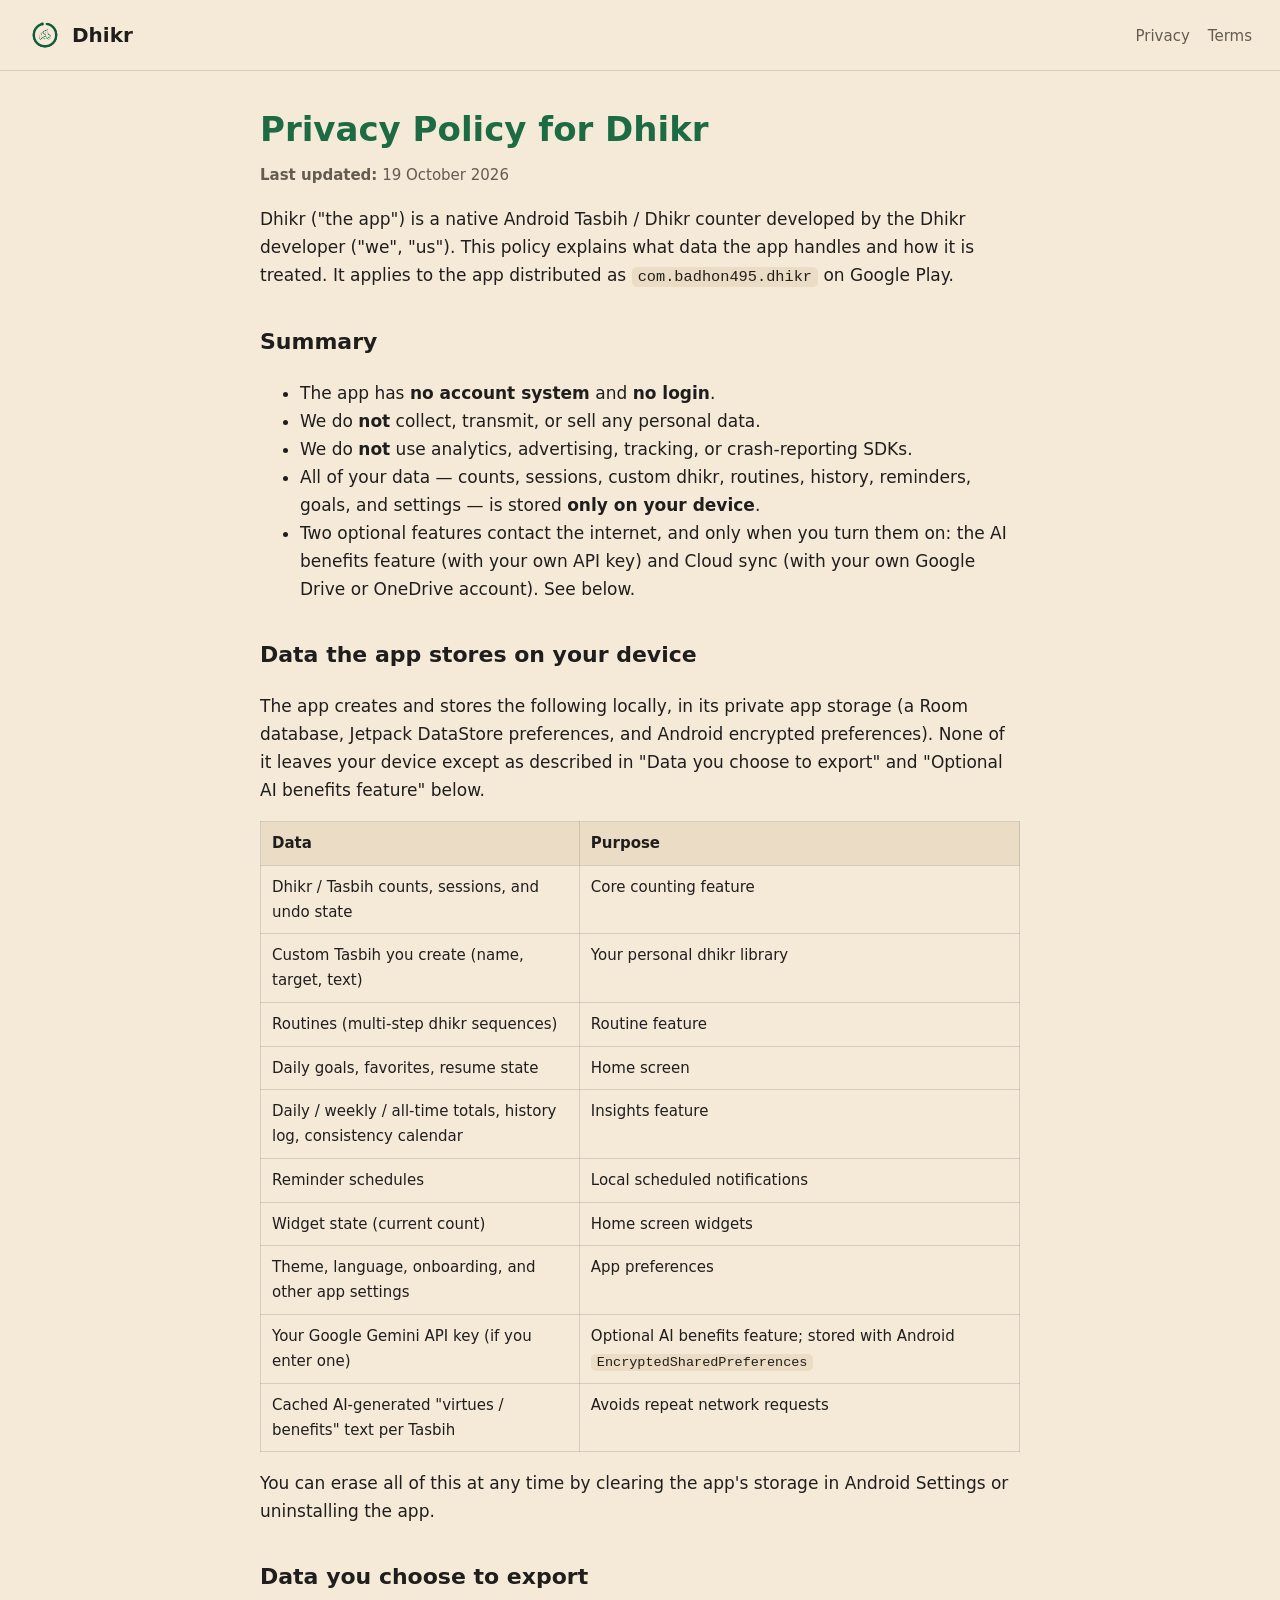
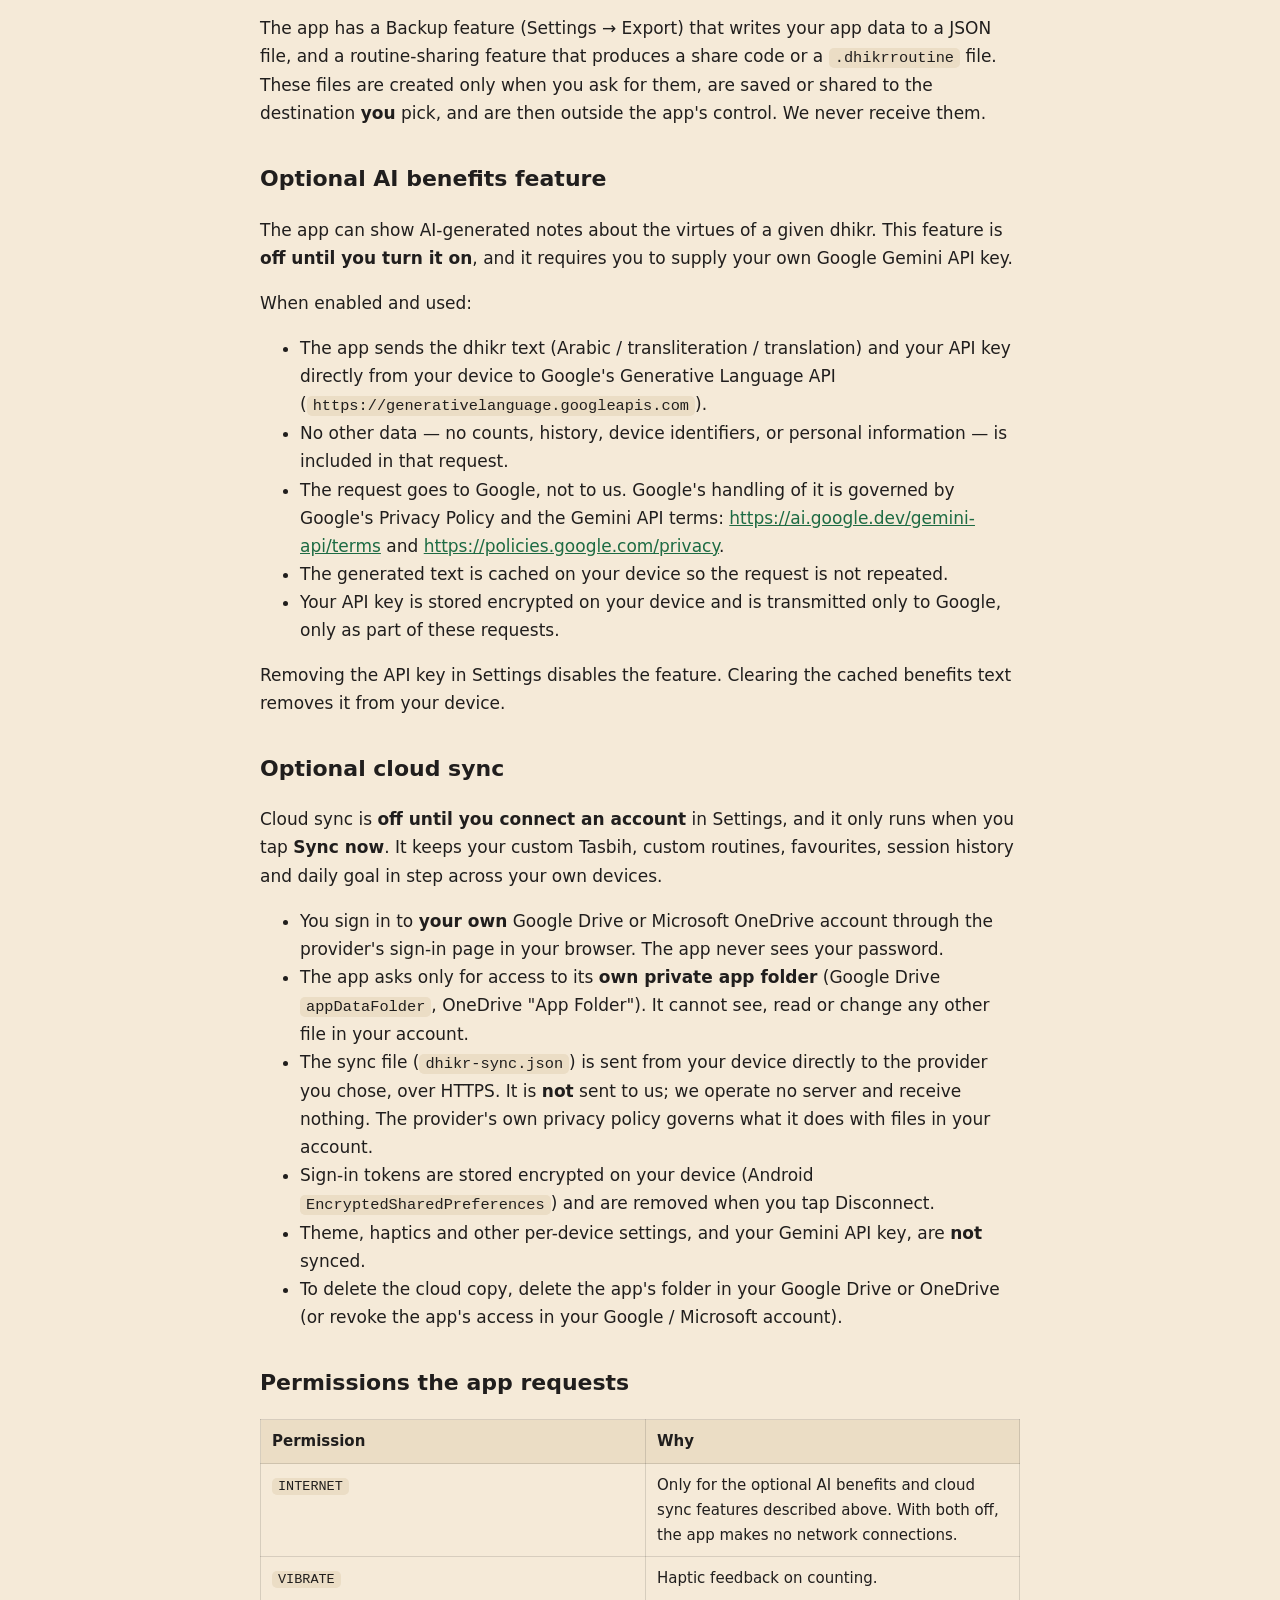
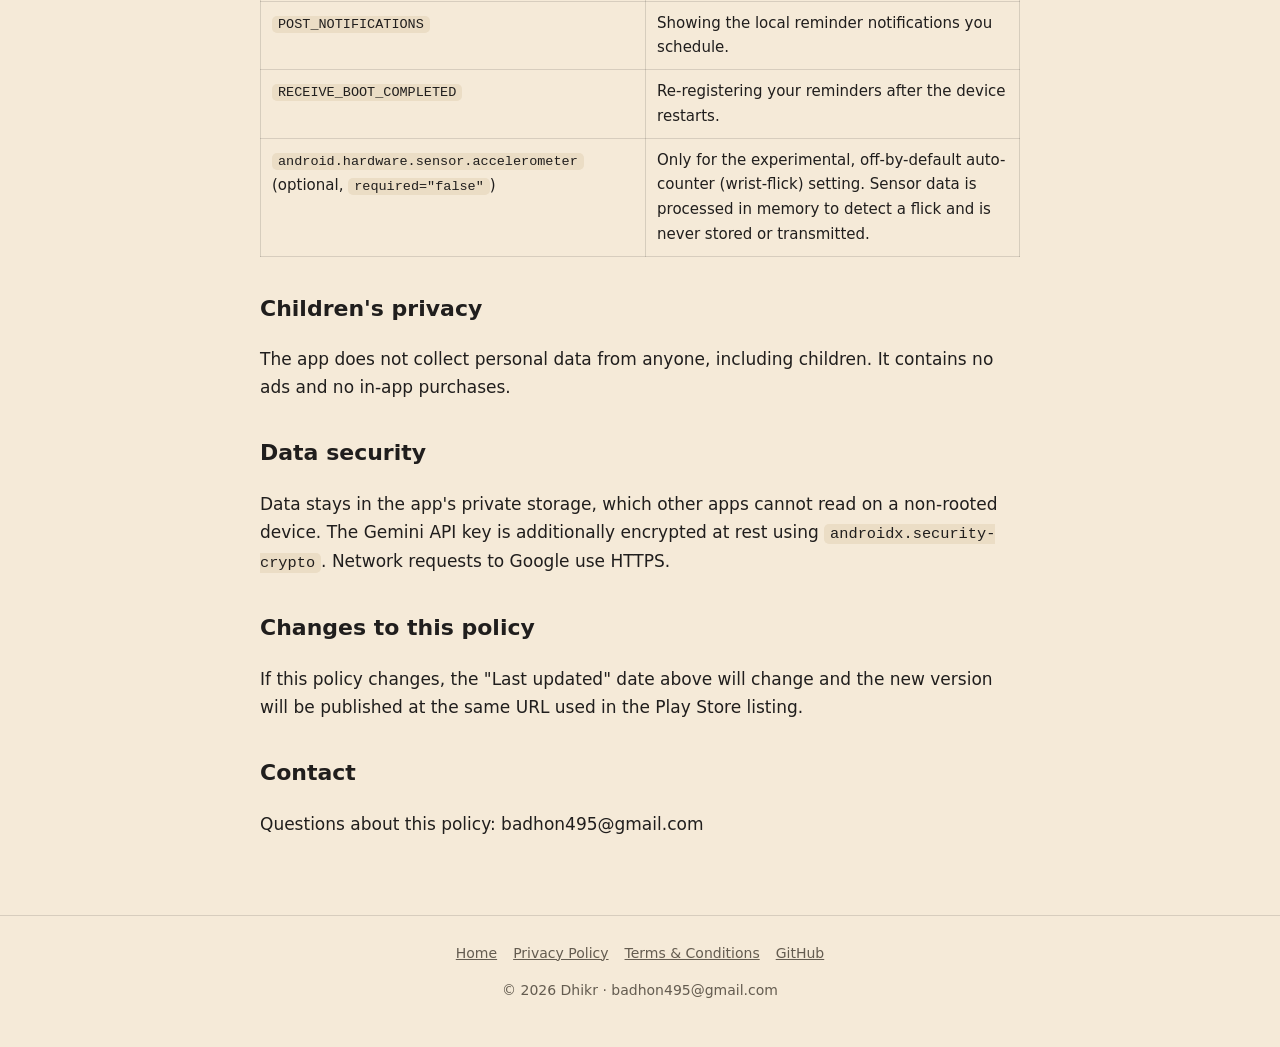
==== privacy.html @ af4419cd "chore(website): keep only site files at repo root, deploy Pages from website branch Co-Authored-By: " ====
<!doctype html><html lang="en"><head><meta charset="utf-8"><meta name="viewport" content="width=device-width,initial-scale=1"><meta name="theme-color" content="#f5ead8"><link rel="icon" href="assets/icon.png"><link rel="stylesheet" href="style.css"><title>Privacy Policy – Dhikr</title><meta name="description" content="Privacy policy for the Dhikr Android app."></head><body>
<header class="top"><div class="wrap"><a class="brand" href="./"><img src="assets/icon.png" alt="">Dhikr</a><nav><a href="privacy.html">Privacy</a><a href="terms.html">Terms</a></nav></div></header>
<main class="wrap doc">
<h1>Privacy Policy for Dhikr</h1>
<p class="meta"><strong>Last updated:</strong> 19 October 2026</p>
<p>Dhikr ("the app") is a native Android Tasbih / Dhikr counter developed by the Dhikr developer ("we", "us"). This policy explains what data the app handles and how it is treated. It applies to the app distributed as <code>com.badhon495.dhikr</code> on Google Play.</p>
<h2>Summary</h2>
<ul>
<li>The app has <strong>no account system</strong> and <strong>no login</strong>.</li>
<li>We do <strong>not</strong> collect, transmit, or sell any personal data.</li>
<li>We do <strong>not</strong> use analytics, advertising, tracking, or crash-reporting SDKs.</li>
<li>All of your data — counts, sessions, custom dhikr, routines, history, reminders, goals, and settings — is stored <strong>only on your device</strong>.</li>
<li>Two optional features contact the internet, and only when you turn them on: the AI benefits feature (with your own API key) and Cloud sync (with your own Google Drive or OneDrive account). See below.</li>
</ul>
<h2>Data the app stores on your device</h2>
<p>The app creates and stores the following locally, in its private app storage (a Room database, Jetpack DataStore preferences, and Android encrypted preferences). None of it leaves your device except as described in "Data you choose to export" and "Optional AI benefits feature" below.</p>
<table><tr><th>Data</th><th>Purpose</th></tr><tr><td>Dhikr / Tasbih counts, sessions, and undo state</td><td>Core counting feature</td></tr><tr><td>Custom Tasbih you create (name, target, text)</td><td>Your personal dhikr library</td></tr><tr><td>Routines (multi-step dhikr sequences)</td><td>Routine feature</td></tr><tr><td>Daily goals, favorites, resume state</td><td>Home screen</td></tr><tr><td>Daily / weekly / all-time totals, history log, consistency calendar</td><td>Insights feature</td></tr><tr><td>Reminder schedules</td><td>Local scheduled notifications</td></tr><tr><td>Widget state (current count)</td><td>Home screen widgets</td></tr><tr><td>Theme, language, onboarding, and other app settings</td><td>App preferences</td></tr><tr><td>Your Google Gemini API key (if you enter one)</td><td>Optional AI benefits feature; stored with Android <code>EncryptedSharedPreferences</code></td></tr><tr><td>Cached AI-generated "virtues / benefits" text per Tasbih</td><td>Avoids repeat network requests</td></tr></table>
<p>You can erase all of this at any time by clearing the app's storage in Android Settings or uninstalling the app.</p>
<h2>Data you choose to export</h2>
<p>The app has a Backup feature (Settings → Export) that writes your app data to a JSON file, and a routine-sharing feature that produces a share code or a <code>.dhikrroutine</code> file. These files are created only when you ask for them, are saved or shared to the destination <strong>you</strong> pick, and are then outside the app's control. We never receive them.</p>
<h2>Optional AI benefits feature</h2>
<p>The app can show AI-generated notes about the virtues of a given dhikr. This feature is <strong>off until you turn it on</strong>, and it requires you to supply your own Google Gemini API key.</p>
<p>When enabled and used:</p>
<ul>
<li>The app sends the dhikr text (Arabic / transliteration / translation) and your API key directly from your device to Google's Generative Language API (<code>https://generativelanguage.googleapis.com</code>).</li>
<li>No other data — no counts, history, device identifiers, or personal information — is included in that request.</li>
<li>The request goes to Google, not to us. Google's handling of it is governed by Google's Privacy Policy and the Gemini API terms: <a href="https://ai.google.dev/gemini-api/terms">https://ai.google.dev/gemini-api/terms</a> and <a href="https://policies.google.com/privacy">https://policies.google.com/privacy</a>.</li>
<li>The generated text is cached on your device so the request is not repeated.</li>
<li>Your API key is stored encrypted on your device and is transmitted only to Google, only as part of these requests.</li>
</ul>
<p>Removing the API key in Settings disables the feature. Clearing the cached benefits text removes it from your device.</p>
<h2>Optional cloud sync</h2>
<p>Cloud sync is <strong>off until you connect an account</strong> in Settings, and it only runs when you tap <strong>Sync now</strong>. It keeps your custom Tasbih, custom routines, favourites, session history and daily goal in step across your own devices.</p>
<ul>
<li>You sign in to <strong>your own</strong> Google Drive or Microsoft OneDrive account through the provider's sign-in page in your browser. The app never sees your password.</li>
<li>The app asks only for access to its <strong>own private app folder</strong> (Google Drive <code>appDataFolder</code>, OneDrive "App Folder"). It cannot see, read or change any other file in your account.</li>
<li>The sync file (<code>dhikr-sync.json</code>) is sent from your device directly to the provider you chose, over HTTPS. It is <strong>not</strong> sent to us; we operate no server and receive nothing. The provider's own privacy policy governs what it does with files in your account.</li>
<li>Sign-in tokens are stored encrypted on your device (Android <code>EncryptedSharedPreferences</code>) and are removed when you tap Disconnect.</li>
<li>Theme, haptics and other per-device settings, and your Gemini API key, are <strong>not</strong> synced.</li>
<li>To delete the cloud copy, delete the app's folder in your Google Drive or OneDrive (or revoke the app's access in your Google / Microsoft account).</li>
</ul>
<h2>Permissions the app requests</h2>
<table><tr><th>Permission</th><th>Why</th></tr><tr><td><code>INTERNET</code></td><td>Only for the optional AI benefits and cloud sync features described above. With both off, the app makes no network connections.</td></tr><tr><td><code>VIBRATE</code></td><td>Haptic feedback on counting.</td></tr><tr><td><code>POST_NOTIFICATIONS</code></td><td>Showing the local reminder notifications you schedule.</td></tr><tr><td><code>RECEIVE_BOOT_COMPLETED</code></td><td>Re-registering your reminders after the device restarts.</td></tr><tr><td><code>android.hardware.sensor.accelerometer</code> (optional, <code>required="false"</code>)</td><td>Only for the experimental, off-by-default auto-counter (wrist-flick) setting. Sensor data is processed in memory to detect a flick and is never stored or transmitted.</td></tr></table>
<h2>Children's privacy</h2>
<p>The app does not collect personal data from anyone, including children. It contains no ads and no in-app purchases.</p>
<h2>Data security</h2>
<p>Data stays in the app's private storage, which other apps cannot read on a non-rooted device. The Gemini API key is additionally encrypted at rest using <code>androidx.security-crypto</code>. Network requests to Google use HTTPS.</p>
<h2>Changes to this policy</h2>
<p>If this policy changes, the "Last updated" date above will change and the new version will be published at the same URL used in the Play Store listing.</p>
<h2>Contact</h2>
<p>Questions about this policy: badhon495@gmail.com</p>
</main>
<footer><div class="wrap"><a href="./">Home</a><a href="privacy.html">Privacy Policy</a><a href="terms.html">Terms &amp; Conditions</a><a href="https://github.com/badhon495/Dhikr">GitHub</a><p>&copy; 2026 Dhikr &middot; badhon495@gmail.com</p></div></footer></body></html>
---- style.css ----
:root{--bg:#f5ead8;--surface:#ebddc5;--card:#f9f4ed;--text:#201e1d;--dim:#645c50;--line:rgba(32,30,29,.14);--green:#1d6b43;--green-d:#14513a;--terra:#c67139}
@media(prefers-color-scheme:dark){:root{--bg:#171512;--surface:#211e19;--card:#1d1a16;--text:#f1e9dc;--dim:#b3a898;--line:rgba(241,233,220,.14);--green:#6fc08f;--green-d:#8fd3a8;--terra:#e08a52}}
*{box-sizing:border-box}
html{scroll-behavior:smooth}
body{margin:0;background:var(--bg);color:var(--text);font:17px/1.65 system-ui,-apple-system,"Segoe UI",Roboto,sans-serif}
a{color:var(--green)}
.wrap{max-width:760px;margin:0 auto;padding:0 20px}
header.top{padding:18px 0;border-bottom:1px solid var(--line)}
header.top .wrap{max-width:none;padding:0 28px;display:flex;align-items:center;justify-content:space-between;gap:12px}
.brand{display:flex;align-items:center;gap:10px;font-weight:700;font-size:20px;color:var(--text);text-decoration:none}
.brand img{width:34px;height:34px;border-radius:9px}
nav a{margin-left:18px;color:var(--dim);text-decoration:none;font-size:15px}
nav a:hover{color:var(--green)}
.hero{text-align:center;padding:64px 0 40px}
.hero img.icon{width:112px;height:112px;border-radius:26px;box-shadow:0 10px 30px rgba(0,0,0,.18)}
h1{font-size:clamp(34px,7vw,52px);line-height:1.1;margin:22px 0 10px;color:var(--green)}
.tag{font-size:20px;color:var(--dim);margin:0 auto 28px;max-width:520px}
.btn{display:inline-block;background:var(--green);color:#fff;text-decoration:none;font-weight:600;padding:14px 28px;border-radius:999px;font-size:17px}
@media(prefers-color-scheme:dark){.btn{color:#10231a}}
.btn:hover{background:var(--green-d);color:#fff}
.soon{display:inline-block;margin-top:18px;padding:6px 14px;border:1px dashed var(--terra);border-radius:999px;color:var(--terra);font-size:15px}
.note{font-size:14px;color:var(--dim);margin-top:14px}
.pills{display:flex;flex-wrap:wrap;gap:10px;justify-content:center;margin:36px 0 0;padding:0;list-style:none}
.pills li{background:var(--card);border:1px solid var(--line);border-radius:999px;padding:7px 16px;font-size:15px;color:var(--dim)}
.card{background:var(--card);border:1px solid var(--line);border-radius:18px;padding:26px;margin:32px 0}
.card h2{margin-top:0}
main.doc{padding:40px 0 60px}
main.doc h1{font-size:34px;margin-top:0}
main.doc h2{margin-top:34px;font-size:22px}
main.doc .meta{color:var(--dim);font-size:15px}
table{display:block;overflow-x:auto;border-collapse:collapse;width:100%;font-size:15px;margin:14px 0}
th,td{border:1px solid var(--line);padding:9px 11px;text-align:left;vertical-align:top}
th{background:var(--surface)}
code{background:var(--surface);padding:1px 6px;border-radius:5px;font-size:.9em}
footer{border-top:1px solid var(--line);padding:26px 0 40px;text-align:center;color:var(--dim);font-size:14px}
footer a{color:var(--dim);margin:0 8px}
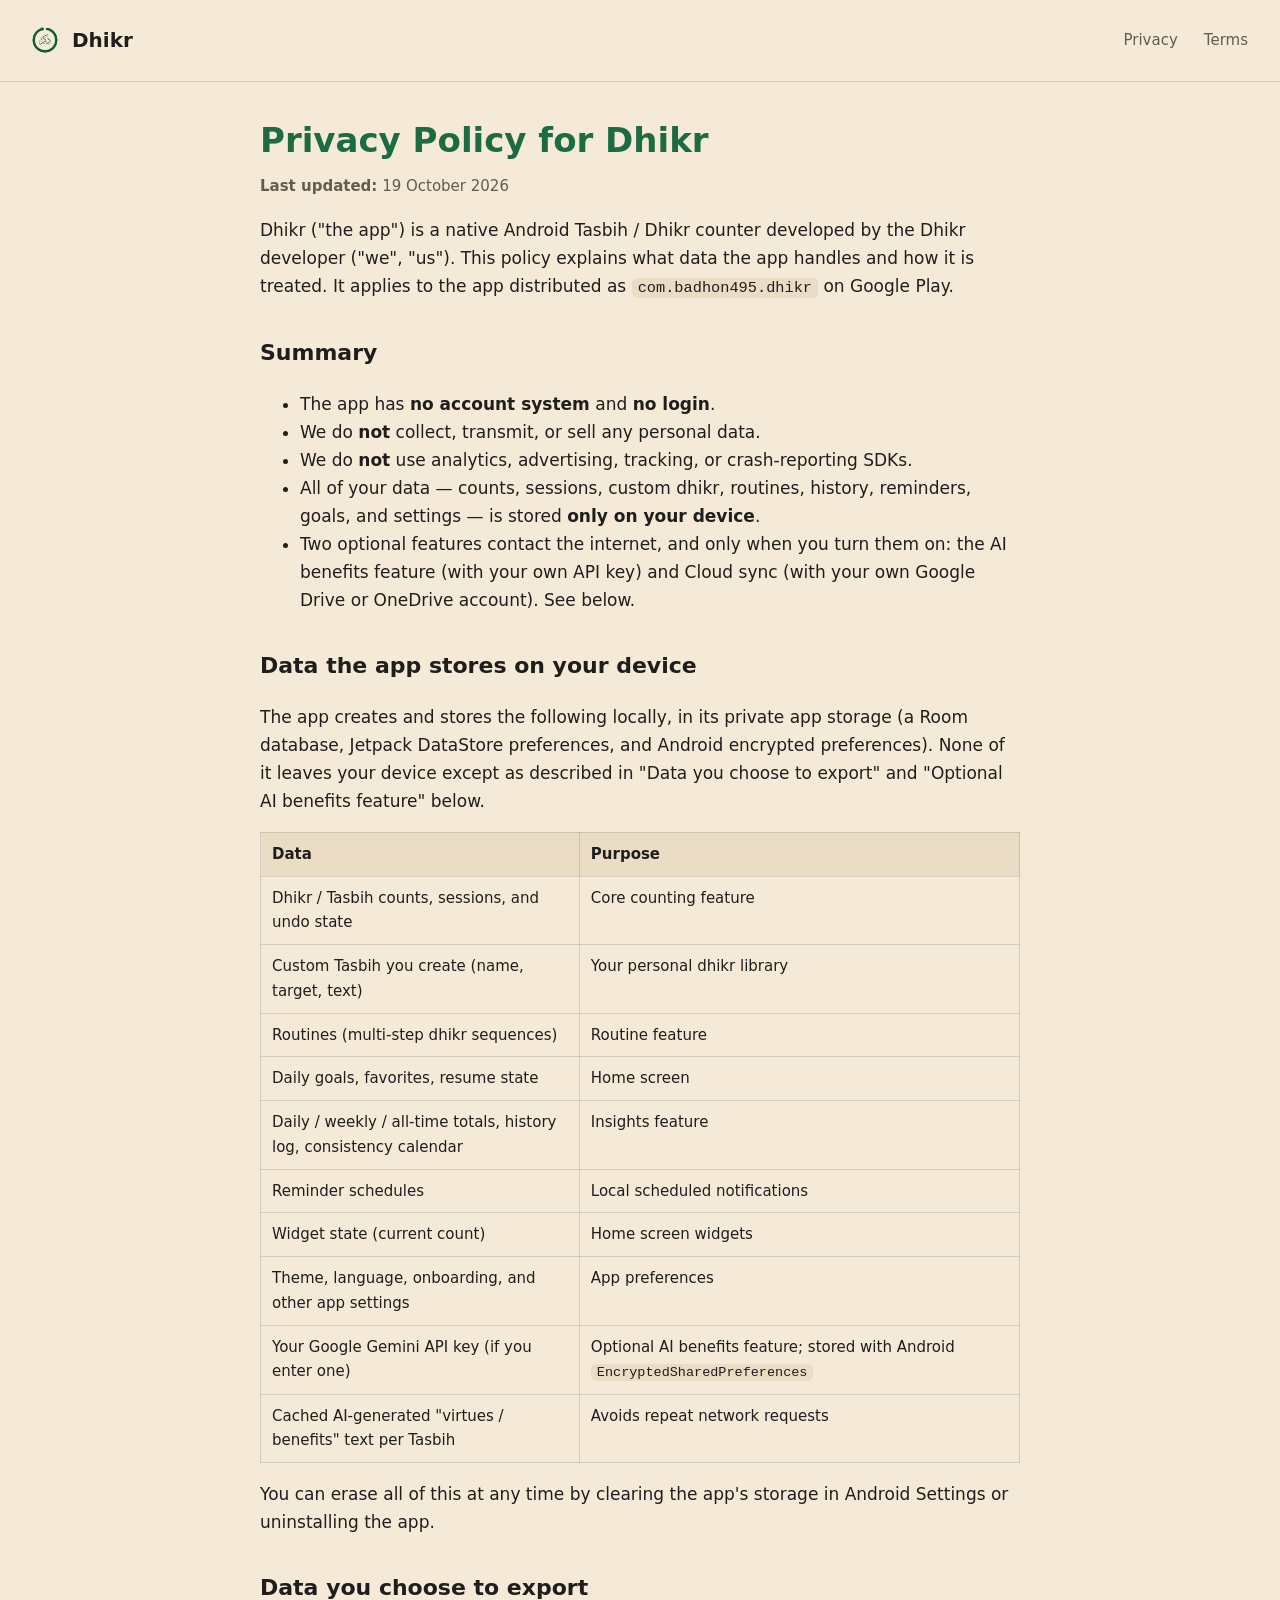
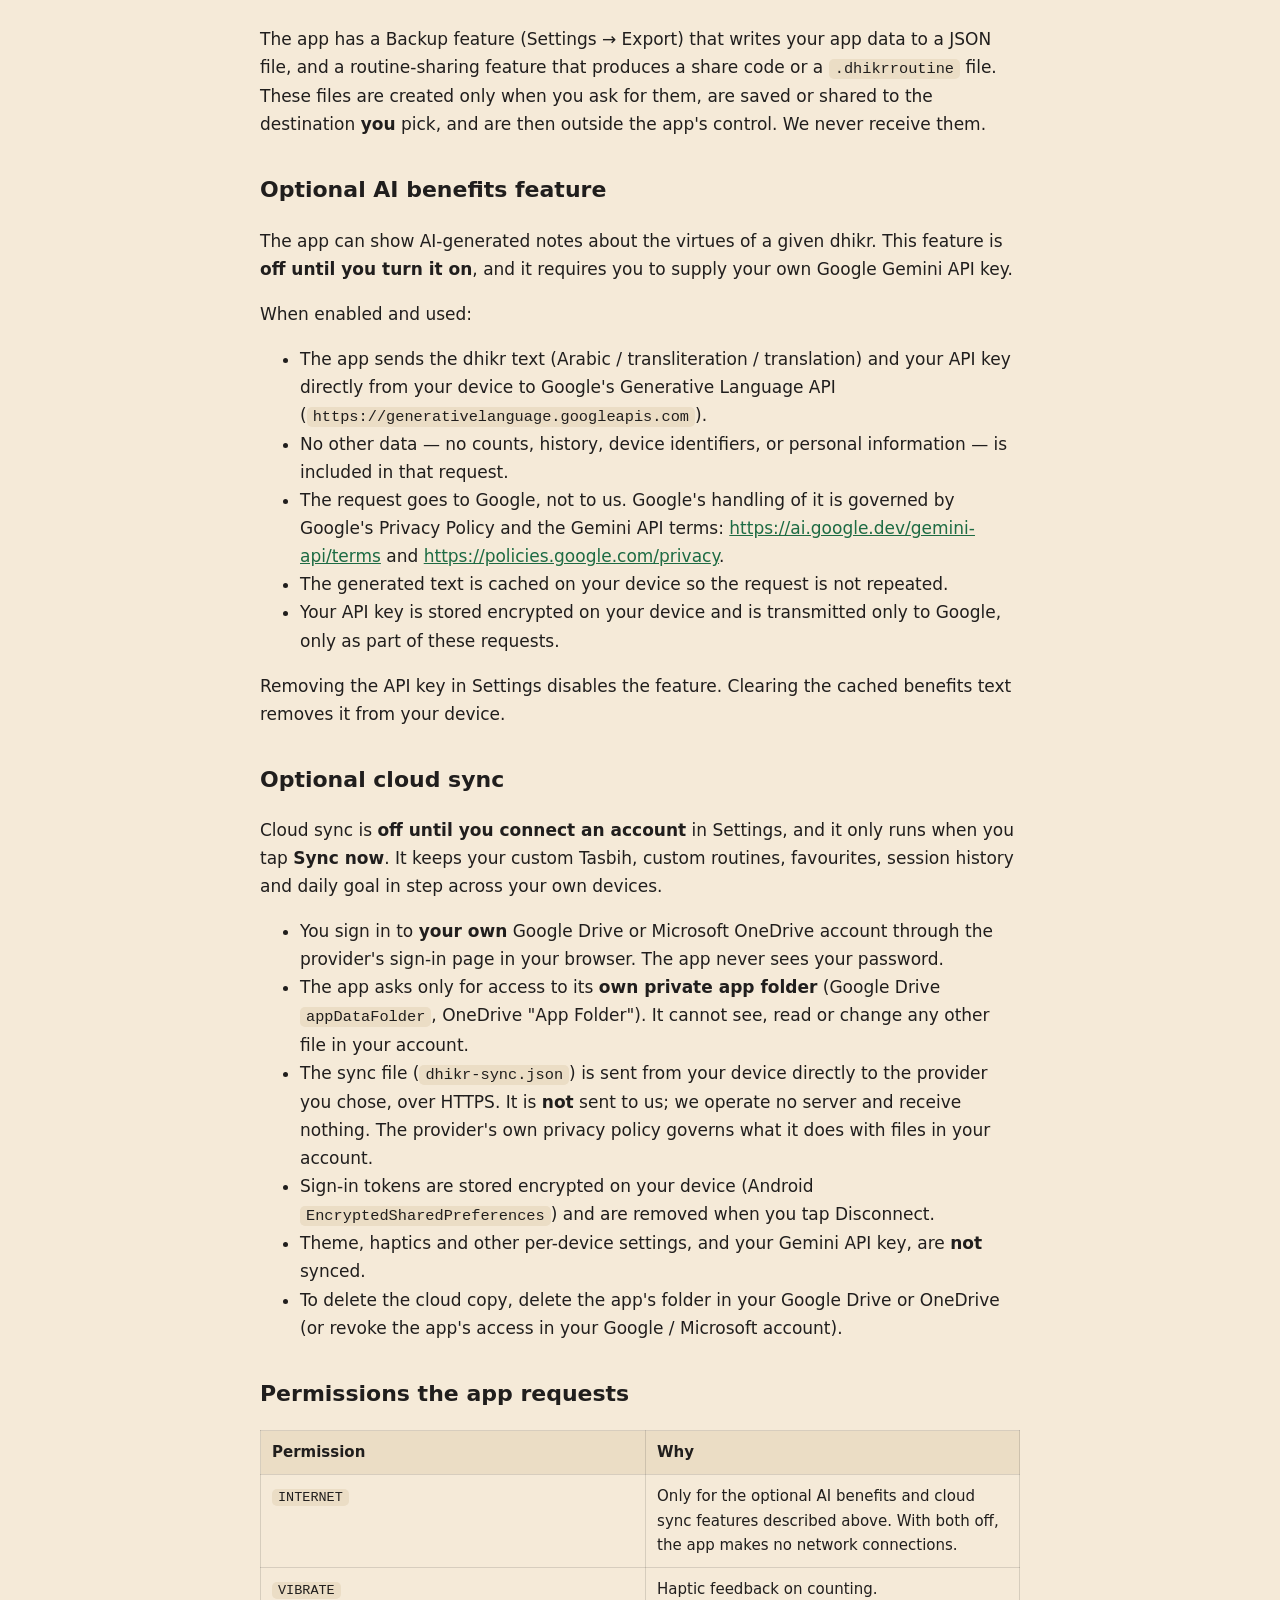
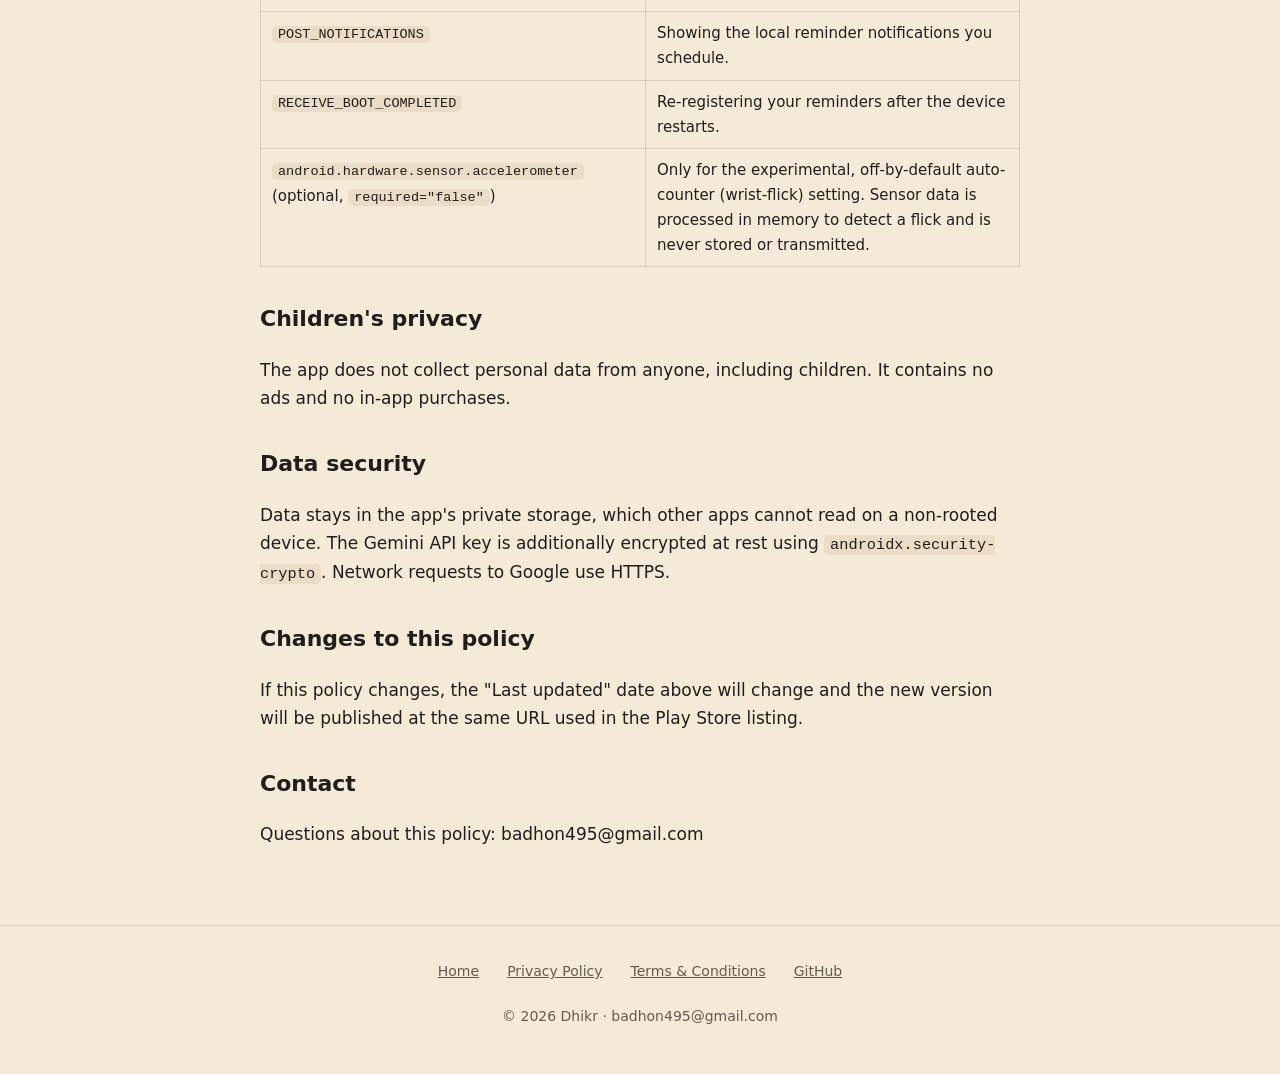
==== commit 27b535a0: "feat(website): optimize all pages for phones Co-Authored-By: Claude Sonnet 5.5 <noreply@anthropic.co" ====
--- a/privacy.html
+++ b/privacy.html
@@ -1,4 +1,4 @@
-<!doctype html><html lang="en"><head><meta charset="utf-8"><meta name="viewport" content="width=device-width,initial-scale=1"><meta name="theme-color" content="#f5ead8"><link rel="icon" href="assets/icon.png"><link rel="stylesheet" href="style.css"><title>Privacy Policy – Dhikr</title><meta name="description" content="Privacy policy for the Dhikr Android app."></head><body>
+<!doctype html><html lang="en"><head><meta charset="utf-8"><meta name="viewport" content="width=device-width,initial-scale=1,viewport-fit=cover"><meta name="theme-color" content="#f5ead8" media="(prefers-color-scheme: light)"><meta name="theme-color" content="#171512" media="(prefers-color-scheme: dark)"><link rel="icon" href="assets/icon.png"><link rel="stylesheet" href="style.css"><title>Privacy Policy – Dhikr</title><meta name="description" content="Privacy policy for the Dhikr Android app."></head><body>
 <header class="top"><div class="wrap"><a class="brand" href="./"><img src="assets/icon.png" alt="">Dhikr</a><nav><a href="privacy.html">Privacy</a><a href="terms.html">Terms</a></nav></div></header>
 <main class="wrap doc">
 <h1>Privacy Policy for Dhikr</h1>
--- a/style.css
+++ b/style.css
@@ -1,10 +1,10 @@
 :root{--bg:#f5ead8;--surface:#ebddc5;--card:#f9f4ed;--text:#201e1d;--dim:#645c50;--line:rgba(32,30,29,.14);--green:#1d6b43;--green-d:#14513a;--terra:#c67139}
 @media(prefers-color-scheme:dark){:root{--bg:#171512;--surface:#211e19;--card:#1d1a16;--text:#f1e9dc;--dim:#b3a898;--line:rgba(241,233,220,.14);--green:#6fc08f;--green-d:#8fd3a8;--terra:#e08a52}}
 *{box-sizing:border-box}
-html{scroll-behavior:smooth}
-body{margin:0;background:var(--bg);color:var(--text);font:17px/1.65 system-ui,-apple-system,"Segoe UI",Roboto,sans-serif}
+html{scroll-behavior:smooth;-webkit-text-size-adjust:100%;text-size-adjust:100%;color-scheme:light dark}
+body{margin:0;overflow-wrap:break-word;-webkit-tap-highlight-color:transparent;background:var(--bg);color:var(--text);font:17px/1.65 system-ui,-apple-system,"Segoe UI",Roboto,sans-serif}
 a{color:var(--green)}
-.wrap{max-width:760px;margin:0 auto;padding:0 20px}
+.wrap{max-width:760px;margin:0 auto;padding:0 max(20px,env(safe-area-inset-left)) 0 max(20px,env(safe-area-inset-right))}
 header.top{padding:18px 0;border-bottom:1px solid var(--line)}
 header.top .wrap{max-width:none;padding:0 28px;display:flex;align-items:center;justify-content:space-between;gap:12px}
 .brand{display:flex;align-items:center;gap:10px;font-weight:700;font-size:20px;color:var(--text);text-decoration:none}
@@ -34,3 +34,34 @@
 code{background:var(--surface);padding:1px 6px;border-radius:5px;font-size:.9em}
 footer{border-top:1px solid var(--line);padding:26px 0 40px;text-align:center;color:var(--dim);font-size:14px}
 footer a{color:var(--dim);margin:0 8px}
+
+img{max-width:100%;height:auto}
+nav a{display:inline-block;padding:10px 4px}
+footer a{display:inline-block;padding:8px 6px}
+.btn{min-height:48px}
+footer{padding-bottom:max(40px,env(safe-area-inset-bottom))}
+@media(max-width:600px){
+body{font-size:16px;line-height:1.6}
+header.top{padding:10px 0}
+header.top .wrap{padding:0 max(16px,env(safe-area-inset-left)) 0 max(16px,env(safe-area-inset-right))}
+.brand{font-size:18px}
+nav a{margin-left:6px;padding:12px 8px}
+.hero{padding:36px 0 28px}
+.hero img.icon{width:96px;height:96px;border-radius:22px}
+.tag{font-size:18px}
+.btn{display:block;width:100%;padding:15px 20px}
+.soon{display:block;border-radius:14px;margin-top:14px}
+.pills{gap:8px;margin-top:28px}
+.pills li{font-size:14px;padding:6px 13px}
+.card{padding:20px 18px;margin:24px 0;border-radius:16px}
+main.doc{padding:28px 0 44px}
+main.doc h1{font-size:28px}
+main.doc h2{font-size:20px;margin-top:28px}
+table,tbody,tr,td{display:block;width:100%}
+tr:has(th){display:none}
+tr{border:1px solid var(--line);border-radius:12px;margin:0 0 10px;overflow:hidden}
+td{border:0;padding:10px 14px}
+td:first-child{background:var(--surface);font-weight:600}
+td+td{border-top:1px solid var(--line)}
+footer a{display:block;margin:0;padding:11px 0}
+}
